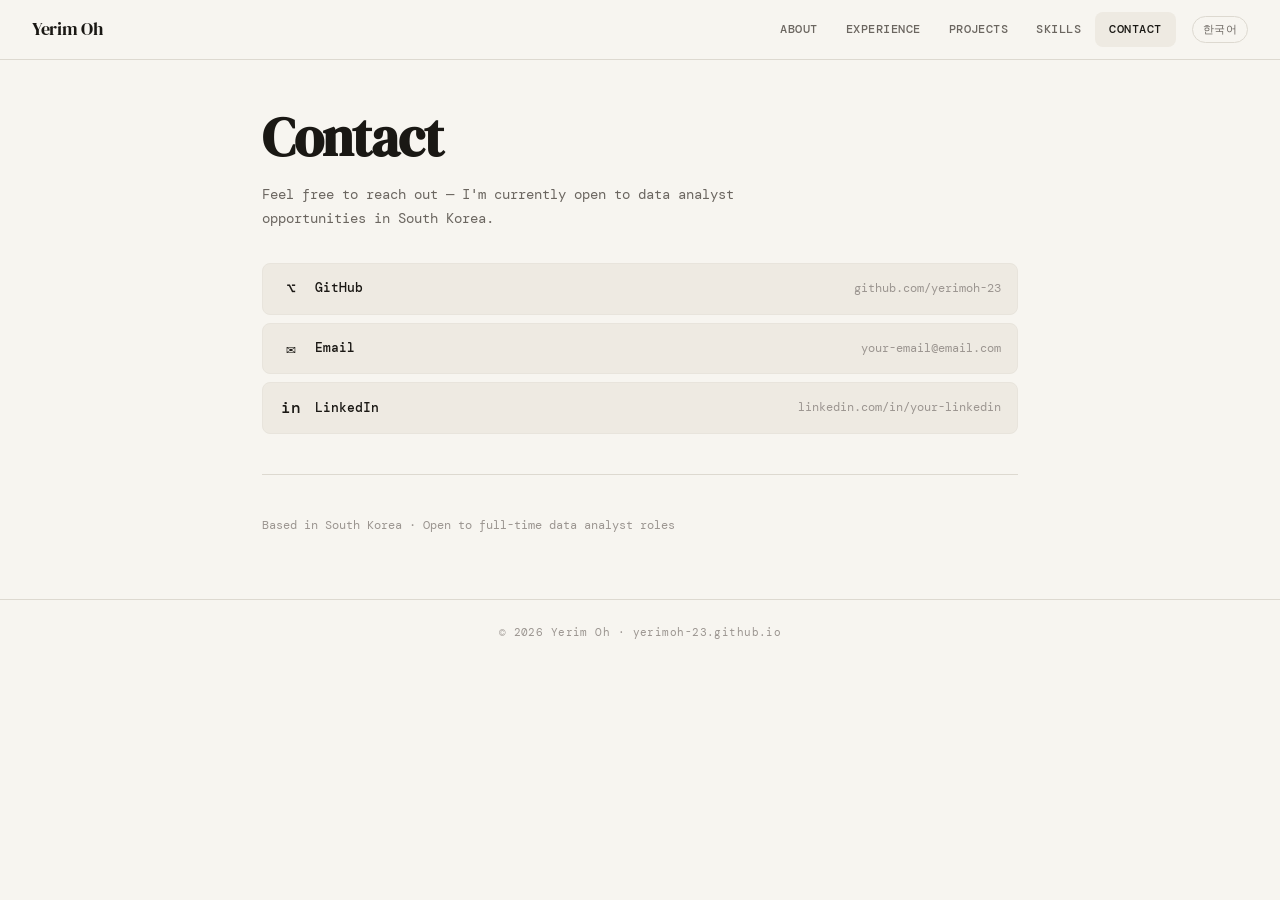
==== contact.html @ bdd0773f "Initial portfolio commit" ====
<!DOCTYPE html>
<html lang="en">
<head>
  <meta charset="UTF-8" />
  <meta name="viewport" content="width=device-width, initial-scale=1.0" />
  <title>Contact — Yerim Oh</title>
  <link rel="stylesheet" href="style.css" />
</head>
<body>

<nav>
  <a class="nav-logo" href="index.html">Yerim Oh</a>
  <ul class="nav-links">
    <li><a href="index.html">About</a></li>
    <li><a href="experience.html">Experience</a></li>
    <li><a href="projects.html">Projects</a></li>
    <li><a href="skills.html">Skills</a></li>
    <li><a href="contact.html">Contact</a></li>
  </ul>
  <button class="lang-toggle" id="lang-toggle">한국어</button>
</nav>

<main class="page">

  <h1 data-en>Contact</h1>
  <h1 data-ko>연락처</h1>

  <p style="margin: 1rem 0 2rem; max-width: 480px;" data-en>Feel free to reach out — I'm currently open to data analyst opportunities in South Korea.</p>
  <p style="margin: 1rem 0 2rem; max-width: 480px;" data-ko>현재 한국에서 데이터 분석가 포지션을 찾고 있습니다. 편하게 연락해 주세요.</p>

  <div class="contact-links">

    <a class="contact-link" href="https://github.com/yerimoh-23" target="_blank">
      <span class="contact-icon">⌥</span>
      <span class="contact-label">GitHub</span>
      <span class="contact-val">github.com/yerimoh-23</span>
    </a>

    <a class="contact-link" href="mailto:your-email@email.com">
      <span class="contact-icon">✉</span>
      <span class="contact-label">Email</span>
      <span class="contact-val" data-en>your-email@email.com</span>
      <span class="contact-val" data-ko>your-email@email.com</span>
    </a>

    <a class="contact-link" href="https://linkedin.com/in/your-linkedin" target="_blank">
      <span class="contact-icon">in</span>
      <span class="contact-label">LinkedIn</span>
      <span class="contact-val">linkedin.com/in/your-linkedin</span>
    </a>

  </div>

  <div class="section-divider"></div>

  <p style="font-size:12px; color: var(--text3);" data-en>Based in South Korea · Open to full-time data analyst roles</p>
  <p style="font-size:12px; color: var(--text3);" data-ko>한국 거주 · 데이터 분석가 정규직 포지션 지원 가능</p>

</main>

<footer>
  <span data-en>© 2026 Yerim Oh · yerimoh-23.github.io</span>
  <span data-ko>© 2026 오예림 · yerimoh-23.github.io</span>
</footer>

<script src="main.js"></script>
</body>
</html>
---- style.css ----
@import url('https://fonts.googleapis.com/css2?family=DM+Serif+Display:ital@0;1&family=DM+Mono:wght@300;400;500&family=Noto+Sans+KR:wght@300;400;500&display=swap');

:root {
  --bg: #F7F5F0;
  --bg2: #EEEAE2;
  --text: #1A1814;
  --text2: #6B6660;
  --text3: #9B9590;
  --accent: #2B5CE6;
  --accent-light: #E8EDFC;
  --border: #DDD9D0;
  --border2: #E8E4DC;
  --tag-award-bg: #FDF0DC; --tag-award: #7A4510;
  --tag-work-bg: #E8F0FA;  --tag-work: #1A4A80;
  --tag-proj-bg: #EBF4E2;  --tag-proj: #2A5C10;
  --tag-act-bg: #EEECFC;   --tag-act: #3C2A8A;
  --tag-edu-bg: #E2F3EE;   --tag-edu: #0A5040;
  --radius: 8px;
  --nav-h: 60px;
}

* { box-sizing: border-box; margin: 0; padding: 0; }

html { scroll-behavior: smooth; }

body {
  font-family: 'DM Mono', 'Noto Sans KR', monospace;
  background: var(--bg);
  color: var(--text);
  min-height: 100vh;
  font-size: 14px;
  line-height: 1.6;
}

body.ko { font-family: 'Noto Sans KR', 'DM Mono', sans-serif; }

/* ── NAV ── */
nav {
  position: fixed; top: 0; left: 0; right: 0;
  height: var(--nav-h);
  background: var(--bg);
  border-bottom: 1px solid var(--border);
  display: flex; align-items: center;
  padding: 0 2rem;
  z-index: 100;
  gap: 0;
}

.nav-logo {
  font-family: 'DM Serif Display', serif;
  font-size: 18px;
  color: var(--text);
  text-decoration: none;
  margin-right: auto;
  letter-spacing: -0.3px;
}

.nav-links {
  display: flex; gap: 0;
  list-style: none;
}

.nav-links a {
  display: block;
  padding: 8px 14px;
  font-size: 12px;
  font-weight: 500;
  letter-spacing: 0.04em;
  text-transform: uppercase;
  color: var(--text2);
  text-decoration: none;
  border-radius: var(--radius);
  transition: color .15s, background .15s;
}

.nav-links a:hover,
.nav-links a.active { color: var(--text); background: var(--bg2); }

.lang-toggle {
  margin-left: 16px;
  padding: 5px 10px;
  border: 1px solid var(--border);
  border-radius: 20px;
  font-size: 11px;
  font-weight: 500;
  letter-spacing: 0.04em;
  background: transparent;
  color: var(--text2);
  cursor: pointer;
  transition: all .15s;
}
.lang-toggle:hover { background: var(--bg2); color: var(--text); }

/* ── PAGE WRAPPER ── */
.page {
  max-width: 820px;
  margin: 0 auto;
  padding: calc(var(--nav-h) + 3rem) 2rem 4rem;
}

/* ── TYPOGRAPHY ── */
h1 {
  font-family: 'DM Serif Display', serif;
  font-size: clamp(36px, 6vw, 54px);
  line-height: 1.1;
  letter-spacing: -1px;
  color: var(--text);
  margin-bottom: 1rem;
}

h2 {
  font-size: 11px;
  font-weight: 500;
  letter-spacing: 0.1em;
  text-transform: uppercase;
  color: var(--text3);
  margin-bottom: 1.25rem;
}

h3 {
  font-size: 15px;
  font-weight: 500;
  color: var(--text);
  margin-bottom: 0.25rem;
}

p { color: var(--text2); line-height: 1.7; }

/* ── DIVIDER ── */
.section-divider {
  height: 1px;
  background: var(--border);
  margin: 2.5rem 0;
}

/* ── TAGS ── */
.tag {
  display: inline-block;
  font-size: 10px;
  font-weight: 500;
  padding: 2px 8px;
  border-radius: 20px;
  white-space: nowrap;
  letter-spacing: 0.03em;
}
.tag-award { background: var(--tag-award-bg); color: var(--tag-award); }
.tag-work  { background: var(--tag-work-bg);  color: var(--tag-work); }
.tag-proj  { background: var(--tag-proj-bg);  color: var(--tag-proj); }
.tag-act   { background: var(--tag-act-bg);   color: var(--tag-act); }
.tag-edu   { background: var(--tag-edu-bg);   color: var(--tag-edu); }

/* ── BADGE ── */
.badge {
  display: inline-block;
  font-size: 10px;
  padding: 1px 7px;
  border-radius: 20px;
  background: var(--bg2);
  color: var(--text3);
  border: 1px solid var(--border);
  margin-left: 6px;
  vertical-align: middle;
}

.hl { color: var(--accent); font-weight: 500; }

/* ── TABS ── */
.tabs {
  display: flex; gap: 6px;
  margin-bottom: 2rem;
  flex-wrap: wrap;
}
.tab-btn {
  padding: 6px 16px;
  border-radius: 20px;
  font-size: 12px;
  font-weight: 500;
  cursor: pointer;
  border: 1px solid var(--border);
  color: var(--text2);
  background: transparent;
  transition: all .15s;
  font-family: inherit;
  letter-spacing: 0.03em;
}
.tab-btn.active,
.tab-btn:hover { background: var(--text); color: var(--bg); border-color: var(--text); }

/* ── TIMELINE ── */
.tl-view { display: none; }
.tl-view.active { display: block; }

.year-block { margin-bottom: 2.25rem; }
.year-label {
  font-size: 11px;
  font-weight: 500;
  letter-spacing: 0.06em;
  text-transform: uppercase;
  color: var(--text3);
  padding-bottom: 8px;
  border-bottom: 1px solid var(--border2);
  margin-bottom: 12px;
}

.tl-rows { display: flex; flex-direction: column; gap: 8px; }
.tl-row { display: flex; gap: 10px; align-items: flex-start; }
.tl-tag { flex-shrink: 0; margin-top: 1px; min-width: 52px; text-align: center; }
.tl-body { font-size: 13px; color: var(--text); line-height: 1.5; }
.tl-title { font-weight: 500; }
.tl-detail { font-size: 12px; color: var(--text2); margin-top: 2px; line-height: 1.5; }
.tl-detail + .tl-detail { margin-top: 3px; }

/* ── CATEGORY CARDS ── */
.cat-section { margin-bottom: 2.5rem; }
.cat-list { display: flex; flex-direction: column; gap: 8px; }
.cat-item {
  background: var(--bg2);
  border-radius: var(--radius);
  padding: 12px 14px;
  border: 1px solid var(--border2);
  transition: border-color .15s;
}
.cat-item:hover { border-color: var(--border); }
.cat-period { font-size: 11px; color: var(--text3); margin-bottom: 3px; }
.cat-name { font-size: 13px; font-weight: 500; color: var(--text); }
.cat-sub { font-size: 12px; color: var(--text2); margin-top: 3px; line-height: 1.55; }

/* ── ABOUT ── */
.about-intro {
  margin-bottom: 3rem;
}
.about-intro p { font-size: 15px; max-width: 580px; }
.about-intro p + p { margin-top: 1rem; }

.about-meta {
  display: flex; flex-wrap: wrap; gap: 1.5rem;
  margin-top: 2rem;
}
.meta-item { font-size: 12px; }
.meta-label { color: var(--text3); text-transform: uppercase; letter-spacing: 0.06em; font-size: 10px; margin-bottom: 3px; }
.meta-val { color: var(--text); font-weight: 500; }

.quick-stats {
  display: grid;
  grid-template-columns: repeat(auto-fit, minmax(150px, 1fr));
  gap: 1px;
  background: var(--border);
  border: 1px solid var(--border);
  border-radius: var(--radius);
  overflow: hidden;
  margin: 2.5rem 0;
}
.stat-box {
  background: var(--bg);
  padding: 1.25rem 1.5rem;
  text-align: left;
}
.stat-num {
  font-family: 'DM Serif Display', serif;
  font-size: 32px;
  color: var(--text);
  line-height: 1;
  margin-bottom: 4px;
}
.stat-label { font-size: 11px; color: var(--text3); letter-spacing: 0.04em; }

/* ── PROJECTS ── */
.proj-grid { display: flex; flex-direction: column; gap: 10px; }
.proj-card {
  background: var(--bg2);
  border: 1px solid var(--border2);
  border-radius: var(--radius);
  padding: 14px 16px;
  transition: border-color .15s;
  text-decoration: none;
  display: block;
  color: inherit;
}
.proj-card:hover { border-color: var(--accent); }
.proj-card-top { display: flex; align-items: flex-start; justify-content: space-between; gap: 1rem; margin-bottom: 6px; }
.proj-name { font-size: 14px; font-weight: 500; color: var(--text); }
.proj-link-icon { font-size: 12px; color: var(--text3); flex-shrink: 0; }
.proj-desc { font-size: 12px; color: var(--text2); line-height: 1.55; margin-bottom: 8px; }
.proj-tags { display: flex; flex-wrap: wrap; gap: 5px; }
.proj-tag {
  font-size: 10px;
  padding: 2px 8px;
  border-radius: 20px;
  background: var(--bg);
  border: 1px solid var(--border);
  color: var(--text2);
}

/* ── SKILLS ── */
.skills-grid {
  display: grid;
  grid-template-columns: repeat(auto-fit, minmax(220px, 1fr));
  gap: 10px;
}
.skill-group {
  background: var(--bg2);
  border: 1px solid var(--border2);
  border-radius: var(--radius);
  padding: 14px 16px;
}
.skill-group-title {
  font-size: 10px;
  font-weight: 500;
  letter-spacing: 0.08em;
  text-transform: uppercase;
  color: var(--text3);
  margin-bottom: 10px;
}
.skill-pills { display: flex; flex-wrap: wrap; gap: 5px; }
.skill-pill {
  font-size: 12px;
  padding: 3px 10px;
  border-radius: 20px;
  background: var(--bg);
  border: 1px solid var(--border);
  color: var(--text);
}

/* ── CONTACT ── */
.contact-links { display: flex; flex-direction: column; gap: 8px; margin-top: 1.5rem; }
.contact-link {
  display: flex; align-items: center; gap: 12px;
  padding: 12px 16px;
  background: var(--bg2);
  border: 1px solid var(--border2);
  border-radius: var(--radius);
  text-decoration: none;
  color: var(--text);
  font-size: 13px;
  font-weight: 500;
  transition: border-color .15s, background .15s;
}
.contact-link:hover { border-color: var(--accent); background: var(--accent-light); }
.contact-icon { font-size: 16px; width: 24px; text-align: center; }
.contact-label { flex: 1; }
.contact-val { font-size: 12px; color: var(--text3); font-weight: 400; }

/* ── FOOTER ── */
footer {
  border-top: 1px solid var(--border);
  padding: 1.5rem 2rem;
  text-align: center;
  font-size: 11px;
  color: var(--text3);
  letter-spacing: 0.04em;
}

/* ── RESPONSIVE ── */
@media (max-width: 600px) {
  nav { padding: 0 1rem; }
  .nav-links a { padding: 8px 10px; font-size: 11px; }
  .page { padding-left: 1rem; padding-right: 1rem; }
  .quick-stats { grid-template-columns: repeat(2, 1fr); }
}

/* ── LANG SWITCH ── */
[data-en], [data-ko] { }
body.ko [data-en] { display: none !important; }
body:not(.ko) [data-ko] { display: none !important; }
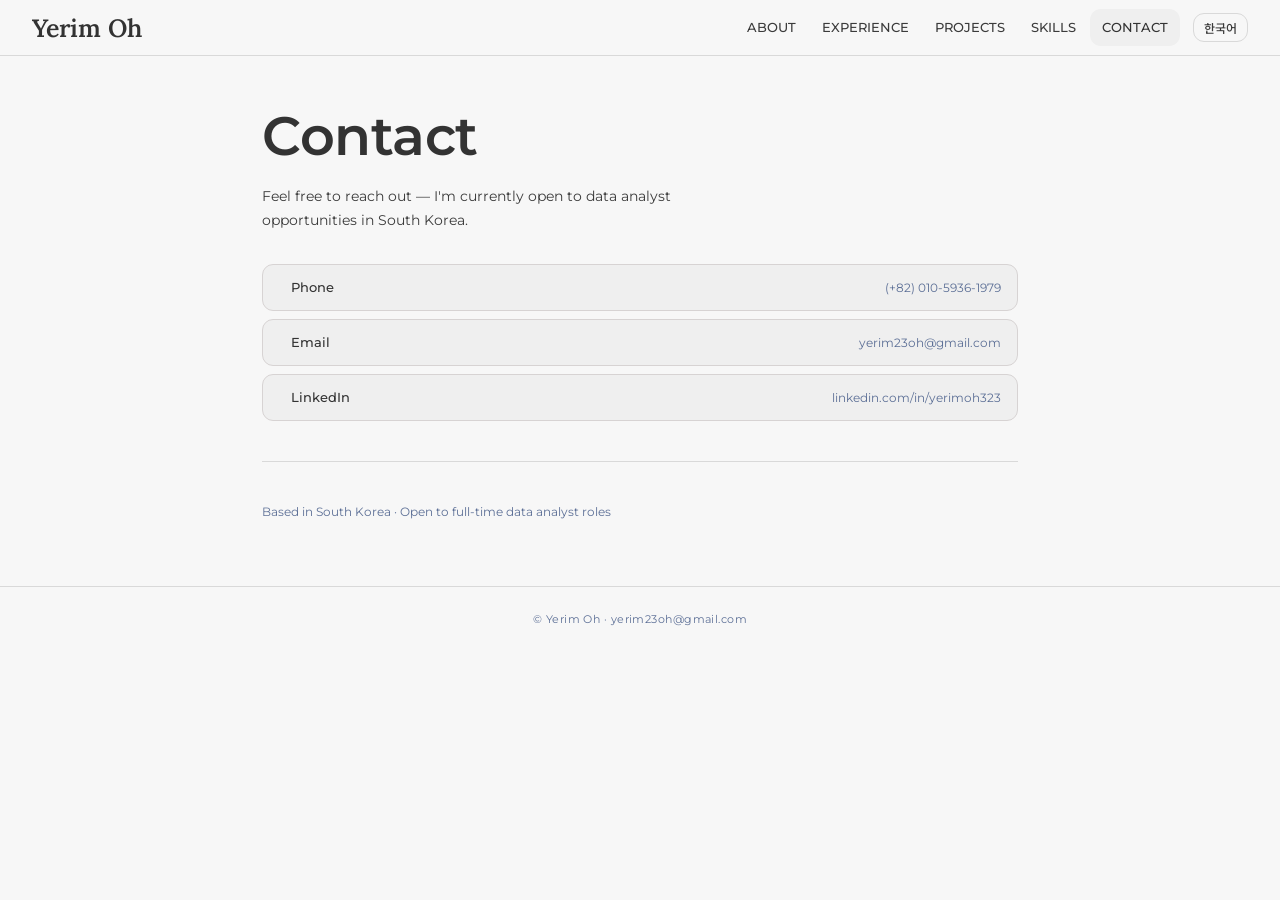
==== commit 56e65767: "update contact" ====
--- a/contact.html
+++ b/contact.html
@@ -30,23 +30,23 @@
 
   <div class="contact-links">
 
-    <a class="contact-link" href="https://github.com/yerimoh-23" target="_blank">
-      <span class="contact-icon">⌥</span>
-      <span class="contact-label">GitHub</span>
-      <span class="contact-val">github.com/yerimoh-23</span>
+    <a class="contact-link" href="tel:+821059361979" target="_blank">
+      <span class="fa fa-phone"></span>
+      <span class="contact-label">Phone</span>
+      <span class="contact-val">(+82) 010-5936-1979</span>
     </a>
 
-    <a class="contact-link" href="mailto:your-email@email.com">
-      <span class="contact-icon">✉</span>
+    <a class="contact-link" href="mailto:yerim23oh@gmail.com">
+      <span class="fa fa-envelope"></span>
       <span class="contact-label">Email</span>
-      <span class="contact-val" data-en>your-email@email.com</span>
-      <span class="contact-val" data-ko>your-email@email.com</span>
+      <span class="contact-val" data-en>yerim23oh@gmail.com</span>
+      <span class="contact-val" data-ko>yerim23oh@gmail.com</span>
     </a>
 
-    <a class="contact-link" href="https://linkedin.com/in/your-linkedin" target="_blank">
-      <span class="contact-icon">in</span>
+    <a class="contact-link" href="https://www.linkedin.com/in/yerimoh323/" target="_blank">
+      <span class="fa fa-linkedin"></span>
       <span class="contact-label">LinkedIn</span>
-      <span class="contact-val">linkedin.com/in/your-linkedin</span>
+      <span class="contact-val">linkedin.com/in/yerimoh323</span>
     </a>
 
   </div>
@@ -59,8 +59,8 @@
 </main>
 
 <footer>
-  <span data-en>© 2026 Yerim Oh · yerimoh-23.github.io</span>
-  <span data-ko>© 2026 오예림 · yerimoh-23.github.io</span>
+  <span data-en>© Yerim Oh · yerim23oh@gmail.com</span>
+  <span data-ko>© 오예림 · yerim23oh@gmail.com</span>
 </footer>
 
 <script src="main.js"></script>
--- a/style.css
+++ b/style.css
@@ -1,44 +1,67 @@
-@import url('https://fonts.googleapis.com/css2?family=DM+Serif+Display:ital@0;1&family=DM+Mono:wght@300;400;500&family=Noto+Sans+KR:wght@300;400;500&display=swap');
-
+@import url('https://fonts.googleapis.com/css2?family=Montserrat:wght@300;400;500;600&family=Lora:ital@0;1&family=Ubuntu+Mono:wght@400;700&family=Noto+Sans+KR:wght@300;400;500;600&display=swap');
+
+/* Light mode (default) - tweakCN theme */
 :root {
-  --bg: #F7F5F0;
-  --bg2: #EEEAE2;
-  --text: #1A1814;
-  --text2: #6B6660;
-  --text3: #9B9590;
-  --accent: #2B5CE6;
-  --accent-light: #E8EDFC;
-  --border: #DDD9D0;
-  --border2: #E8E4DC;
-  --tag-award-bg: #FDF0DC; --tag-award: #7A4510;
-  --tag-work-bg: #E8F0FA;  --tag-work: #1A4A80;
-  --tag-proj-bg: #EBF4E2;  --tag-proj: #2A5C10;
-  --tag-act-bg: #EEECFC;   --tag-act: #3C2A8A;
-  --tag-edu-bg: #E2F3EE;   --tag-edu: #0A5040;
-  --radius: 8px;
-  --nav-h: 60px;
+  --bg: #f7f7f7;
+  --bg2: #efefef;
+  --text: #333333;
+  --text2: #3b3b3b;
+  --text3: #5c6f96;
+  --accent: #405682;
+  --accent-light: #adbbce;
+  --border: #d9d9d9;
+  --border2: #d7d3d3;
+
+  --tag-award-bg: #e8d2d3; --tag-award: #702e30;
+  --tag-work-bg:  #ebe2cc; --tag-work:  #be8918;
+  --tag-proj-bg:  #d7e1d0; --tag-proj:  #4e6440;
+  --tag-act-bg:   #d4ddec; --tag-act:   #344d76;
+  --tag-edu-bg:   #e4def0; --tag-edu:   #473b64;
+
+  --radius: 11px;
+  --nav-h: 56px;
+}
+
+/* Dark mode - tweakCN theme */
+body.dark {
+  --bg: #333333;
+  --bg2: #3b3b3b;
+  --text: #f7f7f7;
+  --text2: #edebe8;
+  --text3: #a6bddd;
+  --accent: #5c6f96;
+  --accent-light: #8aa2c4;
+  --border: #343434;
+  --border2: #4e5259;
+
+  --tag-award-bg: #4c2526; --tag-award: #bc8688;
+  --tag-work-bg:  #504126; --tag-work:  #d3bc82;
+  --tag-proj-bg:  #394a2e; --tag-proj:  #8fa77d;
+  --tag-act-bg:   #2a3444; --tag-act:   #7f94b8;
+  --tag-edu-bg:   #362f47; --tag-edu:   #9486af;
 }
 
 * { box-sizing: border-box; margin: 0; padding: 0; }
-
 html { scroll-behavior: smooth; }
 
 body {
-  font-family: 'DM Mono', 'Noto Sans KR', monospace;
+  font-family: 'Montserrat', 'Noto Sans KR', -apple-system, sans-serif;
   background: var(--bg);
   color: var(--text);
   min-height: 100vh;
   font-size: 14px;
   line-height: 1.6;
-}
-
-body.ko { font-family: 'Noto Sans KR', 'DM Mono', sans-serif; }
+  -webkit-font-smoothing: antialiased;
+}
+body.ko { font-family: 'Noto Sans KR', 'Montserrat', sans-serif; }
 
 /* ── NAV ── */
 nav {
   position: fixed; top: 0; left: 0; right: 0;
   height: var(--nav-h);
   background: var(--bg);
+  backdrop-filter: blur(8px);
+  -webkit-backdrop-filter: blur(8px);
   border-bottom: 1px solid var(--border);
   display: flex; align-items: center;
   padding: 0 2rem;
@@ -46,48 +69,48 @@
   gap: 0;
 }
 
+body.dark nav {
+  background: var(--bg);
+}
+
 .nav-logo {
-  font-family: 'DM Serif Display', serif;
-  font-size: 18px;
+  font-family: 'Lora', serif;
+  font-size: 25px;
+  font-weight: 600;
   color: var(--text);
   text-decoration: none;
   margin-right: auto;
-  letter-spacing: -0.3px;
-}
-
-.nav-links {
-  display: flex; gap: 0;
-  list-style: none;
-}
+  letter-spacing: -0.2px;
+}
+
+.nav-links { display: flex; gap: 2px; list-style: none; }
 
 .nav-links a {
   display: block;
-  padding: 8px 14px;
-  font-size: 12px;
-  font-weight: 500;
-  letter-spacing: 0.04em;
+  padding: 8px 12px;
+  font-size: 13px;
+  font-weight: 500;
   text-transform: uppercase;
   color: var(--text2);
   text-decoration: none;
   border-radius: var(--radius);
   transition: color .15s, background .15s;
 }
-
-.nav-links a:hover,
-.nav-links a.active { color: var(--text); background: var(--bg2); }
+.nav-links a:hover { color: var(--text); background: var(--bg2); }
+.nav-links a.active { color: var(--text); background: var(--bg2); font-weight: 500; }
 
 .lang-toggle {
-  margin-left: 16px;
+  margin-left: 13px;
   padding: 5px 10px;
   border: 1px solid var(--border);
-  border-radius: 20px;
-  font-size: 11px;
-  font-weight: 500;
-  letter-spacing: 0.04em;
+  border-radius: var(--radius);
+  font-size: 12px;
+  font-weight: 500;
   background: transparent;
   color: var(--text2);
   cursor: pointer;
   transition: all .15s;
+  font-family: inherit;
 }
 .lang-toggle:hover { background: var(--bg2); color: var(--text); }
 
@@ -100,21 +123,22 @@
 
 /* ── TYPOGRAPHY ── */
 h1 {
-  font-family: 'DM Serif Display', serif;
-  font-size: clamp(36px, 6vw, 54px);
-  line-height: 1.1;
-  letter-spacing: -1px;
+  font-family: 'Montserrat', serif;
+  font-size: clamp(36px, 5vw, 54px);
+  font-weight: 600;
+  line-height: 1.2;
+  letter-spacing: -0.5px;
   color: var(--text);
   margin-bottom: 1rem;
 }
 
 h2 {
-  font-size: 11px;
-  font-weight: 500;
-  letter-spacing: 0.1em;
+  font-size: 13px;
+  font-weight: 500;
+  letter-spacing: 0.08em;
   text-transform: uppercase;
   color: var(--text3);
-  margin-bottom: 1.25rem;
+  margin-bottom: 1rem;
 }
 
 h3 {
@@ -138,28 +162,30 @@
   display: inline-block;
   font-size: 10px;
   font-weight: 500;
-  padding: 2px 8px;
-  border-radius: 20px;
+  padding: 2px 7px;
+  border-radius: 10px;
   white-space: nowrap;
-  letter-spacing: 0.03em;
-}
-.tag-award { background: var(--tag-award-bg); color: var(--tag-award); }
-.tag-work  { background: var(--tag-work-bg);  color: var(--tag-work); }
-.tag-proj  { background: var(--tag-proj-bg);  color: var(--tag-proj); }
-.tag-act   { background: var(--tag-act-bg);   color: var(--tag-act); }
-.tag-edu   { background: var(--tag-edu-bg);   color: var(--tag-edu); }
+  letter-spacing: 0.02em;
+  border: 1px solid transparent;
+}
+.tag-award { background: var(--tag-award-bg); color: var(--tag-award); border-color: var(--tag-award); }
+.tag-work  { background: var(--tag-work-bg);  color: var(--tag-work);  border-color: var(--tag-work); }
+.tag-proj  { background: var(--tag-proj-bg);  color: var(--tag-proj);  border-color: var(--tag-proj); }
+.tag-act   { background: var(--tag-act-bg);   color: var(--tag-act);   border-color: var(--tag-act); }
+.tag-edu   { background: var(--tag-edu-bg);   color: var(--tag-edu);   border-color: var(--tag-edu); }
 
 /* ── BADGE ── */
 .badge {
   display: inline-block;
   font-size: 10px;
   padding: 1px 7px;
-  border-radius: 20px;
-  background: var(--bg2);
-  color: var(--text3);
-  border: 1px solid var(--border);
-  margin-left: 6px;
+  border-radius: 10px;
+  background: var(--bg2);
+  color: var(--text3);
+  border: 1px solid var(--border);
+  margin-left: 5px;
   vertical-align: middle;
+  font-weight: 400;
 }
 
 .hl { color: var(--accent); font-weight: 500; }
@@ -221,7 +247,7 @@
   transition: border-color .15s;
 }
 .cat-item:hover { border-color: var(--border); }
-.cat-period { font-size: 11px; color: var(--text3); margin-bottom: 3px; }
+.cat-period { font-size: 12px; color: var(--text3); margin-bottom: 3px; }
 .cat-name { font-size: 13px; font-weight: 500; color: var(--text); }
 .cat-sub { font-size: 12px; color: var(--text2); margin-top: 3px; line-height: 1.55; }
 
@@ -237,7 +263,7 @@
   margin-top: 2rem;
 }
 .meta-item { font-size: 12px; }
-.meta-label { color: var(--text3); text-transform: uppercase; letter-spacing: 0.06em; font-size: 10px; margin-bottom: 3px; }
+.meta-label { color: var(--text3); text-transform: uppercase; letter-spacing: 0.06em; font-size: 12px; margin-bottom: 3px; }
 .meta-val { color: var(--text); font-weight: 500; }
 
 .quick-stats {
@@ -256,13 +282,13 @@
   text-align: left;
 }
 .stat-num {
-  font-family: 'DM Serif Display', serif;
+  font-family: 'Luna', serif;
   font-size: 32px;
   color: var(--text);
   line-height: 1;
   margin-bottom: 4px;
 }
-.stat-label { font-size: 11px; color: var(--text3); letter-spacing: 0.04em; }
+.stat-label { font-size: 12px; color: var(--text3); letter-spacing: 0.04em; }
 
 /* ── PROJECTS ── */
 .proj-grid { display: flex; flex-direction: column; gap: 10px; }
@@ -276,7 +302,7 @@
   display: block;
   color: inherit;
 }
-.proj-card:hover { border-color: var(--accent); }
+.proj-card:hover { border-color: var(--border); }
 .proj-card-top { display: flex; align-items: flex-start; justify-content: space-between; gap: 1rem; margin-bottom: 6px; }
 .proj-name { font-size: 14px; font-weight: 500; color: var(--text); }
 .proj-link-icon { font-size: 12px; color: var(--text3); flex-shrink: 0; }
@@ -304,7 +330,7 @@
   padding: 14px 16px;
 }
 .skill-group-title {
-  font-size: 10px;
+  font-size: 13px;
   font-weight: 500;
   letter-spacing: 0.08em;
   text-transform: uppercase;
@@ -359,6 +385,5 @@
 }
 
 /* ── LANG SWITCH ── */
-[data-en], [data-ko] { }
 body.ko [data-en] { display: none !important; }
-body:not(.ko) [data-ko] { display: none !important; }
+body:not(.ko) [data-ko] { display: none !important; }
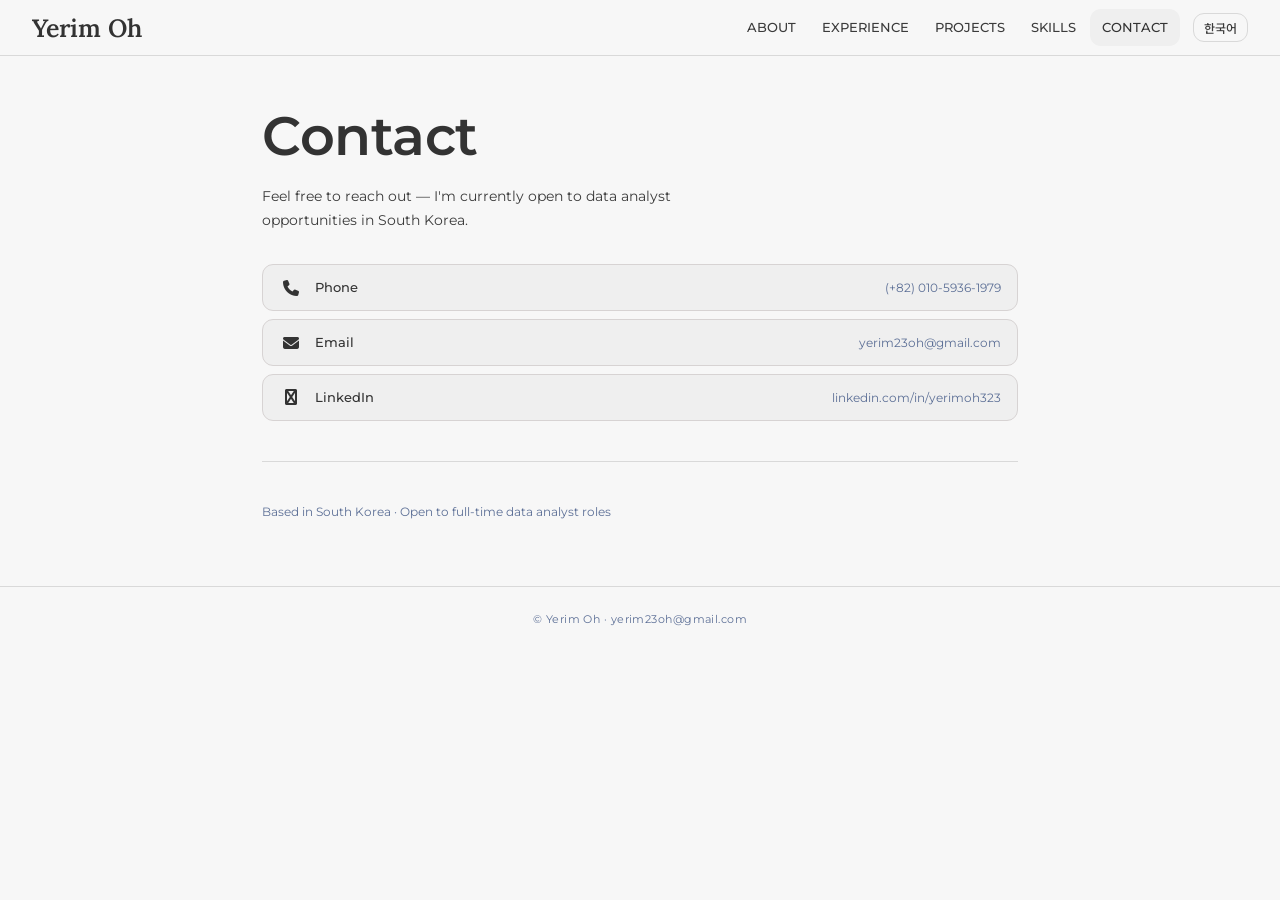
==== commit 8f5e14b9: "update contact icons" ====
--- a/contact.html
+++ b/contact.html
@@ -5,6 +5,7 @@
   <meta name="viewport" content="width=device-width, initial-scale=1.0" />
   <title>Contact — Yerim Oh</title>
   <link rel="stylesheet" href="style.css" />
+  <link rel="stylesheet" href="https://cdnjs.cloudflare.com/ajax/libs/font-awesome/6.5.1/css/all.min.css" />
 </head>
 <body>
 
@@ -31,20 +32,20 @@
   <div class="contact-links">
 
     <a class="contact-link" href="tel:+821059361979" target="_blank">
-      <span class="fa fa-phone"></span>
+      <span class="contact-icon fa fa-phone"></span>
       <span class="contact-label">Phone</span>
       <span class="contact-val">(+82) 010-5936-1979</span>
     </a>
 
     <a class="contact-link" href="mailto:yerim23oh@gmail.com">
-      <span class="fa fa-envelope"></span>
+      <span class="contact-icon fa fa-envelope"></span>
       <span class="contact-label">Email</span>
       <span class="contact-val" data-en>yerim23oh@gmail.com</span>
       <span class="contact-val" data-ko>yerim23oh@gmail.com</span>
     </a>
 
     <a class="contact-link" href="https://www.linkedin.com/in/yerimoh323/" target="_blank">
-      <span class="fa fa-linkedin"></span>
+      <span class="contact-icon fa fa-linkedin"></span>
       <span class="contact-label">LinkedIn</span>
       <span class="contact-val">linkedin.com/in/yerimoh323</span>
     </a>
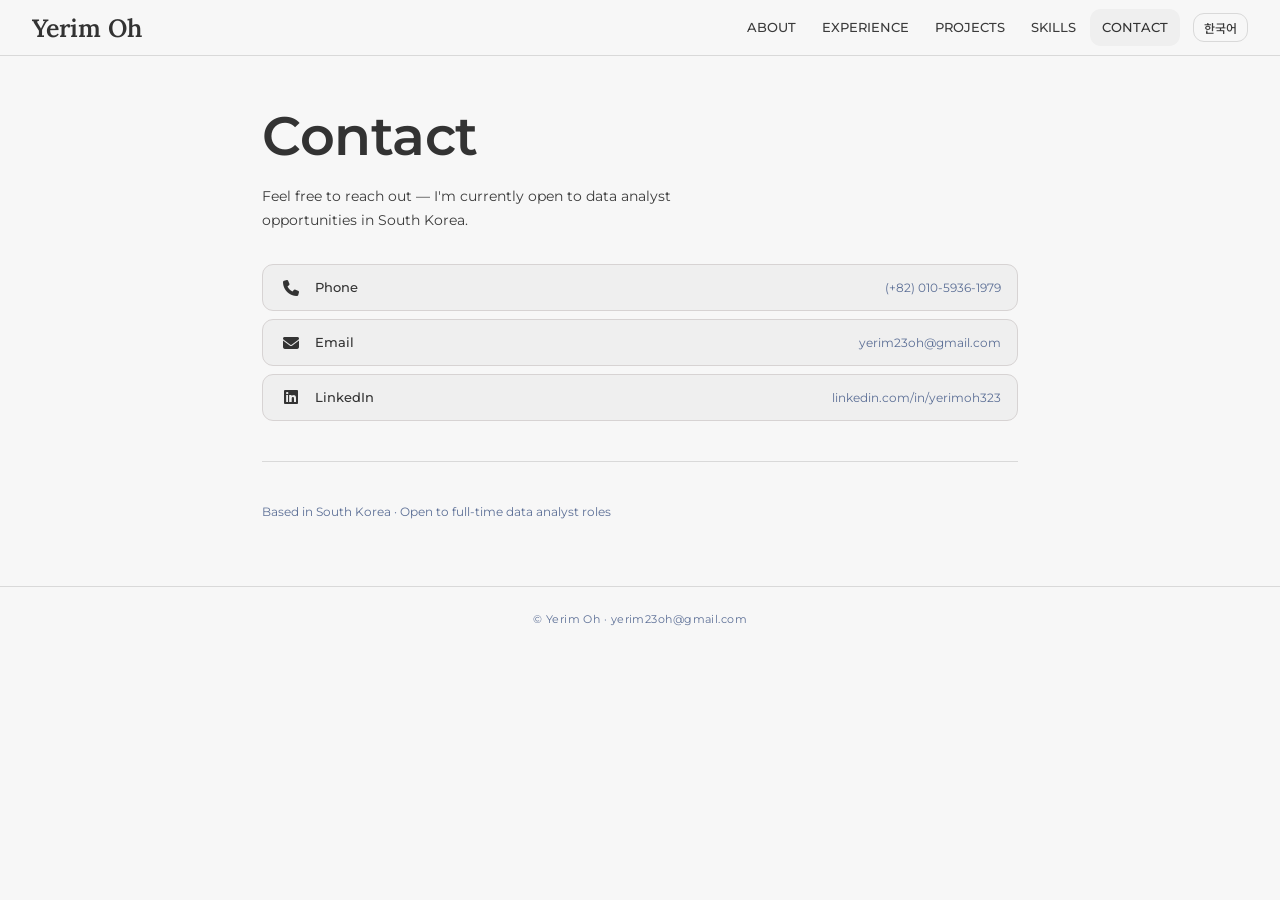
==== commit 22ee7671: "contact icon update II" ====
--- a/contact.html
+++ b/contact.html
@@ -45,7 +45,7 @@
     </a>
 
     <a class="contact-link" href="https://www.linkedin.com/in/yerimoh323/" target="_blank">
-      <span class="contact-icon fa fa-linkedin"></span>
+      <span class="contact-icon fa-brands fa-linkedin"></span>
       <span class="contact-label">LinkedIn</span>
       <span class="contact-val">linkedin.com/in/yerimoh323</span>
     </a>
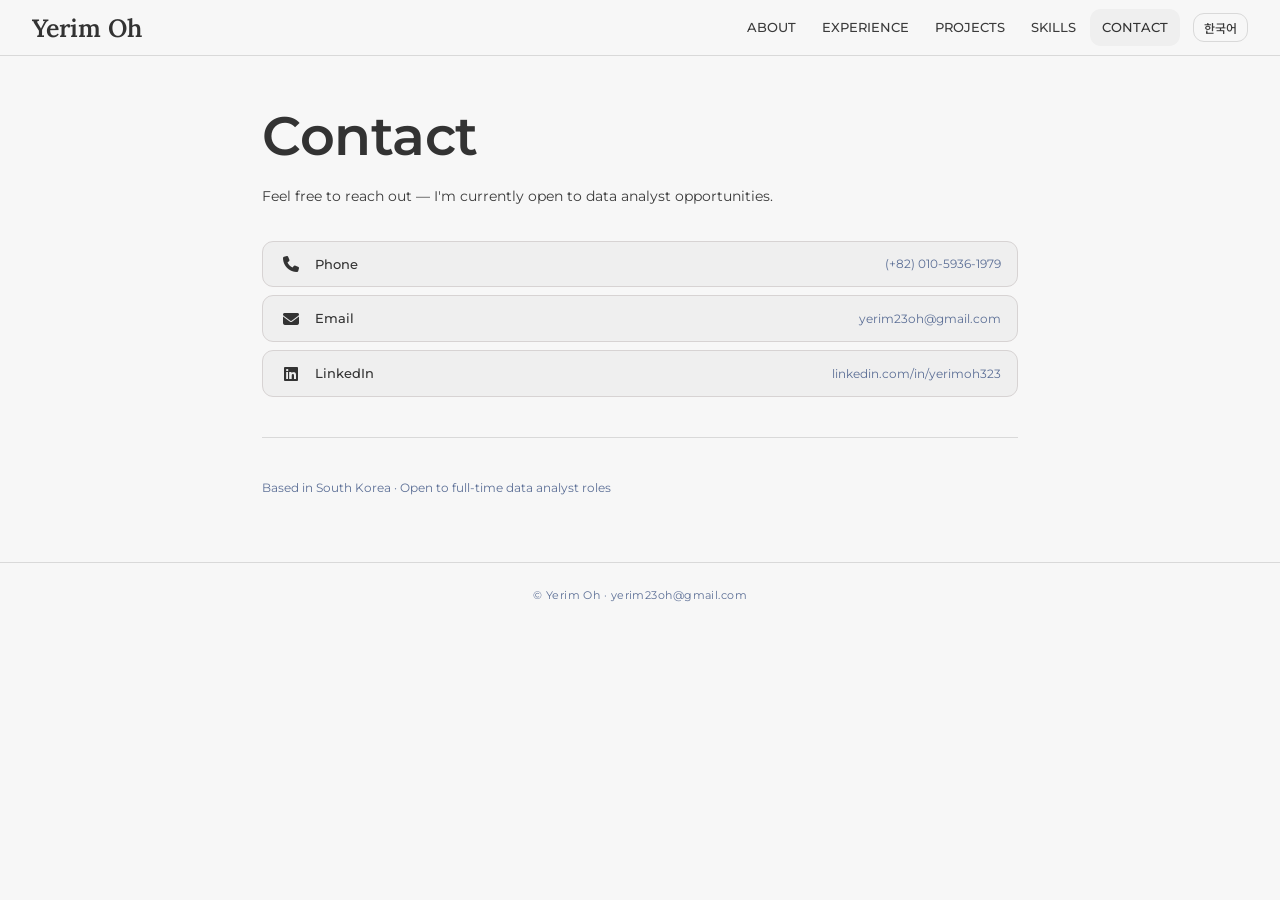
==== commit f42c3781: "change in font" ====
--- a/contact.html
+++ b/contact.html
@@ -26,8 +26,8 @@
   <h1 data-en>Contact</h1>
   <h1 data-ko>연락처</h1>
 
-  <p style="margin: 1rem 0 2rem; max-width: 480px;" data-en>Feel free to reach out — I'm currently open to data analyst opportunities in South Korea.</p>
-  <p style="margin: 1rem 0 2rem; max-width: 480px;" data-ko>현재 한국에서 데이터 분석가 포지션을 찾고 있습니다. 편하게 연락해 주세요.</p>
+  <p style="margin: 1rem 0 2rem; max-width: 600px;" data-en>Feel free to reach out — I'm currently open to data analyst opportunities.</p>
+  <p style="margin: 1rem 0 2rem; max-width: 600px;" data-ko>현재 한국에서 데이터 분석가 포지션을 찾고 있습니다. 편하게 연락해 주세요.</p>
 
   <div class="contact-links">
 
--- a/style.css
+++ b/style.css
@@ -86,6 +86,7 @@
 .nav-links { display: flex; gap: 2px; list-style: none; }
 
 .nav-links a {
+  font-family: 'Montserrat', sans-serif;
   display: block;
   padding: 8px 12px;
   font-size: 13px;
